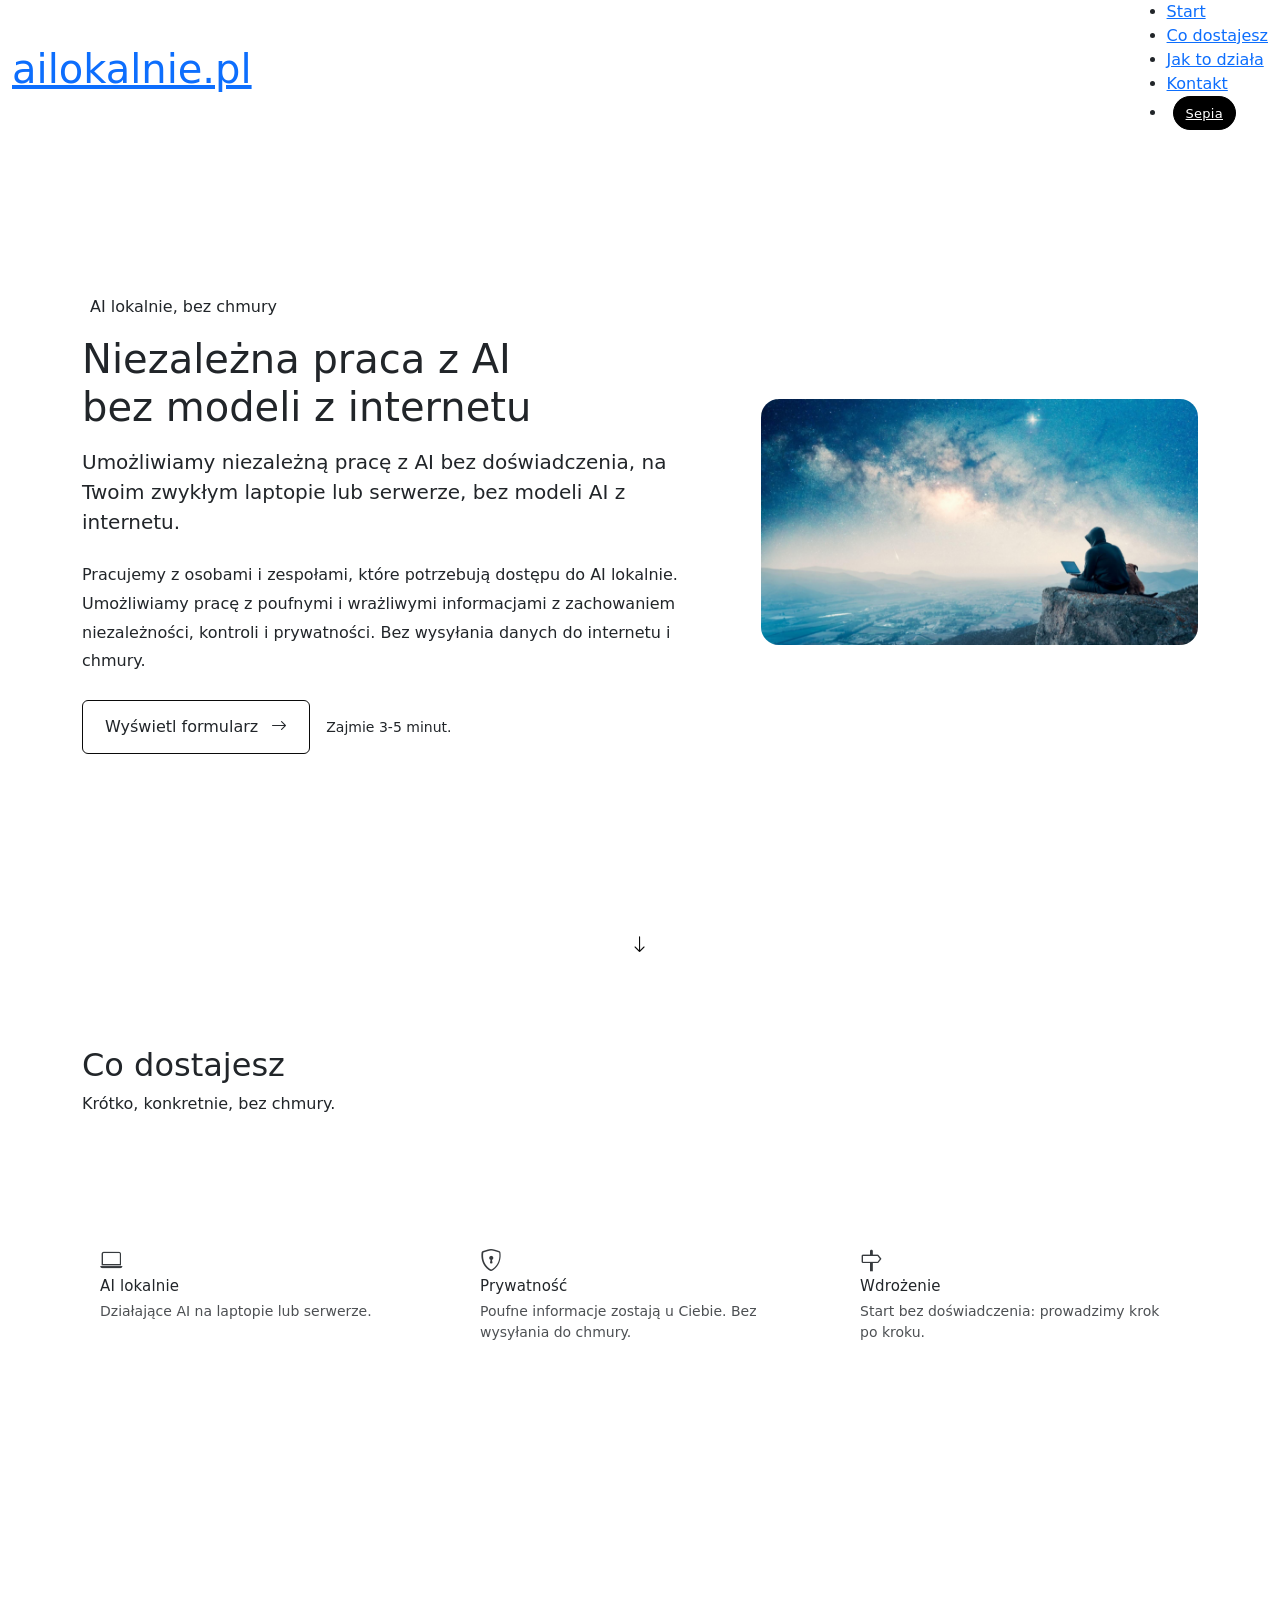
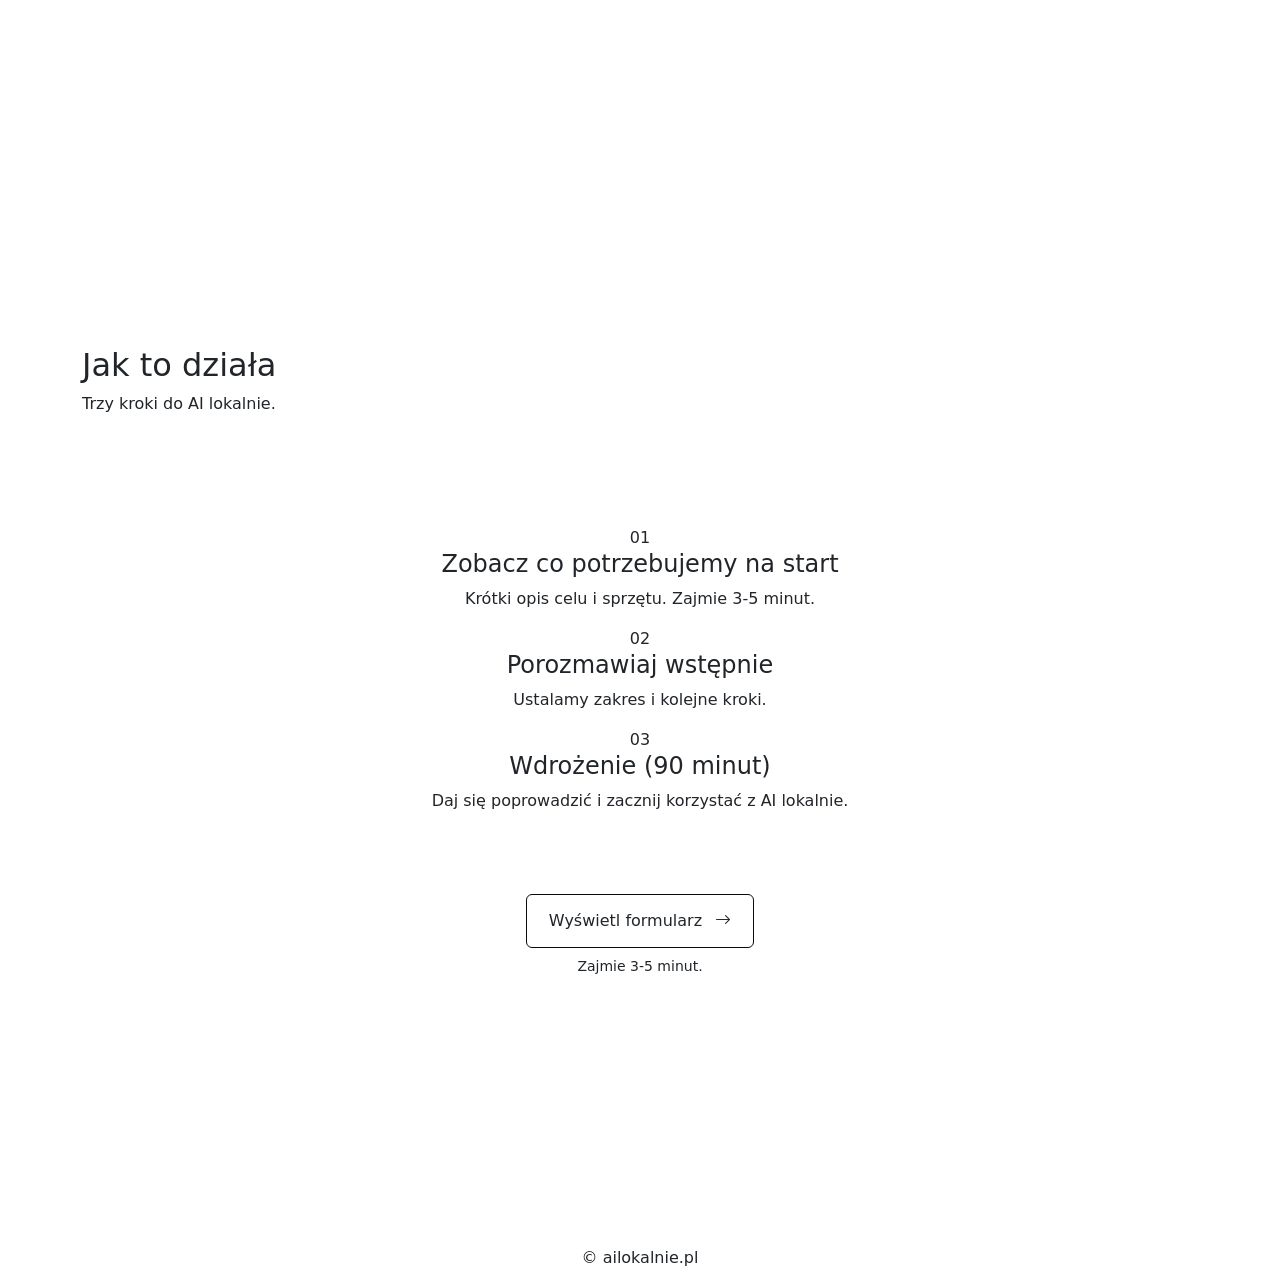
==== index.html @ 687900f9 "Initial commit" ====
<!doctype html>
<html lang="pl">
  <head>
    <meta charset="utf-8" />
    <meta name="viewport" content="width=device-width, initial-scale=1" />
    <title>ailokalnie.pl</title>
    <meta name="description" content="Umożliwiamy niezależną pracę z AI bez doświadczenia, na Twoim zwykłym laptopie lub serwerze, bez modeli AI z internetu." />

    <link rel="stylesheet" href="./static/css/fonts.css" />

    <link rel="stylesheet" href="./static/css/bootstrap.min.css" />
    <link rel="stylesheet" href="./static/css/bootstrap-icons.css" />
    <link rel="stylesheet" href="./static/css/aos.css" />
    <link rel="stylesheet" href="./static/css/site.css" />
  </head>

  <body class="index-page">
    <header id="header" class="header d-flex align-items-center position-relative">
      <div class="container-fluid position-relative d-flex align-items-center justify-content-between">
        <a href="#" class="logo d-flex align-items-center">
          <h1 class="sitename">ailokalnie.pl</h1>
        </a>

        <nav id="navmenu" class="navmenu">
          <ul>
            <li><a href="#hero" class="active">Start</a></li>
            <li><a href="#what">Co dostajesz</a></li>
            <li><a href="#how">Jak to działa</a></li>
            <li><a href="https://forms.gle/grQfb31PTHeBqErj9" target="_blank" rel="noopener noreferrer">Kontakt</a></li>
            <li>
              <a href="#" class="tone-toggle" id="toneToggle" role="button" aria-pressed="false" title="Tryb sepia">
                Sepia
              </a>
            </li>
          </ul>
          <i class="mobile-nav-toggle d-xl-none bi bi-list" aria-label="Menu" role="button" tabindex="0"></i>
        </nav>
      </div>
    </header>

    <main class="main">
      <section id="hero" class="hero section">
        <div class="container" data-aos="fade-up" data-aos-delay="80">
          <div class="row align-items-center gx-5 gy-5">
            <div class="col-lg-7">
              <div class="intro" data-aos="fade-right" data-aos-delay="140">
                <div class="eyebrow d-inline-flex align-items-center gap-2 mb-3">
                  <span class="dot"></span>
                  <span class="text">AI lokalnie, bez chmury</span>
                </div>

                <h1 class="display-heading mb-3">Niezależna praca z AI bez modeli z internetu</h1>

                <p class="lead mb-4">
                  Umożliwiamy niezależną pracę z AI bez doświadczenia, na Twoim zwykłym laptopie lub serwerze, bez modeli AI z internetu.
                </p>

                <p class="mb-4" style="max-width: 70ch; line-height: 1.8;">
                  Pracujemy z osobami i zespołami, które potrzebują dostępu do AI lokalnie. Umożliwiamy pracę z poufnymi i wrażliwymi
                  informacjami z zachowaniem niezależności, kontroli i prywatności. Bez wysyłania danych do internetu i chmury.
                </p>

                <div class="cta-group d-flex flex-wrap align-items-center gap-3" data-aos="zoom-in" data-aos-delay="220">
                  <a href="https://forms.gle/grQfb31PTHeBqErj9" class="btn btn-ghost" target="_blank" rel="noopener noreferrer">
                    Wyświetl formularz
                    <i class="bi bi-arrow-right ms-2"></i>
                  </a>
                  <span class="meta-note">Zajmie 3-5 minut.</span>
                </div>
              </div>
            </div>

            <div class="col-lg-5">
              <div class="hero-media" data-aos="fade-left" data-aos-delay="160">
                <img src="./hero.png" alt="Osoba pracujaca z laptopem na tle nocnego nieba" loading="lazy" decoding="async" />
              </div>
            </div>
          </div>
        </div>

        <a class="hero-arrow" href="#what" aria-label="Przewiń do: Co dostajesz">
          <i class="bi bi-arrow-down"></i>
        </a>
      </section>

      <section id="what" class="section light-background">
        <div class="container section-title" data-aos="fade-up">
          <h2>Co dostajesz</h2>
          <p>Krótko, konkretnie, bez chmury.</p>
        </div>

        <div class="container" data-aos="fade-up" data-aos-delay="80">
          <div class="row g-4">
            <div class="col-md-6 col-lg-4">
              <div class="skill-item" style="height: 100%;">
                <i class="bi bi-laptop"></i>
                <h3>AI lokalnie</h3>
                <p>Działające AI na laptopie lub serwerze.</p>
              </div>
            </div>
            <div class="col-md-6 col-lg-4">
              <div class="skill-item" style="height: 100%;">
                <i class="bi bi-shield-lock"></i>
                <h3>Prywatność</h3>
                <p>Poufne informacje zostają u Ciebie. Bez wysyłania do chmury.</p>
              </div>
            </div>
            <div class="col-md-6 col-lg-4">
              <div class="skill-item" style="height: 100%;">
                <i class="bi bi-signpost"></i>
                <h3>Wdrożenie</h3>
                <p>Start bez doświadczenia: prowadzimy krok po kroku.</p>
              </div>
            </div>
          </div>
        </div>

        <a class="what-arrow" href="#how" aria-label="Przewiń do: Jak to działa">
          <i class="bi bi-arrow-down"></i>
        </a>
      </section>

      <section id="how" class="faq section">
        <div class="container section-title" data-aos="fade-up">
          <h2>Jak to działa</h2>
          <p>Trzy kroki do AI lokalnie.</p>
        </div>

        <div class="container" data-aos="fade-up" data-aos-delay="100">
          <div class="row justify-content-center">
            <div class="col-lg-9">
              <div class="faq-wrapper">

                <div class="faq-item faq-active" data-aos="fade-up" data-aos-delay="150">
                  <div class="faq-header">
                    <span class="faq-number">01</span>
                    <h4>Zobacz co potrzebujemy na start</h4>
                  </div>
                  <div class="faq-content">
                    <div class="content-inner">
                      <p>Krótki opis celu i sprzętu. Zajmie 3-5 minut.</p>
                    </div>
                  </div>
                </div>

                <div class="faq-item faq-active" data-aos="fade-up" data-aos-delay="200">
                  <div class="faq-header">
                    <span class="faq-number">02</span>
                    <h4>Porozmawiaj wstępnie</h4>
                  </div>
                  <div class="faq-content">
                    <div class="content-inner">
                      <p>Ustalamy zakres i kolejne kroki.</p>
                    </div>
                  </div>
                </div>

                <div class="faq-item faq-active" data-aos="fade-up" data-aos-delay="250">
                  <div class="faq-header">
                    <span class="faq-number">03</span>
                    <h4>Wdrożenie (90 minut)</h4>
                  </div>
                  <div class="faq-content">
                    <div class="content-inner">
                      <p>Daj się poprowadzić i zacznij korzystać z AI lokalnie.</p>
                    </div>
                  </div>
                </div>

              </div>

              <div class="bottom-cta text-center" data-aos="zoom-in" data-aos-delay="140">
                <a href="https://forms.gle/grQfb31PTHeBqErj9" class="btn btn-ghost" target="_blank" rel="noopener noreferrer">
                  Wyświetl formularz
                  <i class="bi bi-arrow-right ms-2"></i>
                </a>
                <div class="meta-note mt-2">Zajmie 3-5 minut.</div>
              </div>
            </div>
          </div>
        </div>
      </section>


    </main>

    <footer id="footer" class="footer">
      <div class="container text-center">
        <div class="copyright">
          <p>&copy; <span>ailokalnie.pl</span></p>
        </div>
      </div>
    </footer>


    <script src="./static/js/bootstrap.bundle.min.js"></script>
    <script src="./static/js/aos.js"></script>
    <script src="./static/js/site.js"></script>
    <script>
      (function () {
        const key = 'tone';
        const root = document.documentElement;
        const btn = document.getElementById('toneToggle');
        if (!btn) return;

        const apply = (tone) => {
          if (tone === 'sepia') root.setAttribute('data-tone', 'sepia');
          else root.removeAttribute('data-tone');
          const pressed = tone === 'sepia';
          btn.setAttribute('aria-pressed', pressed ? 'true' : 'false');
        };

        const saved = (function () {
          try {
            return localStorage.getItem(key);
          } catch {
            return null;
          }
        })();

        apply(saved === 'sepia' ? 'sepia' : 'default');

        btn.addEventListener('click', (e) => {
          e.preventDefault();
          const current = root.getAttribute('data-tone') === 'sepia' ? 'sepia' : 'default';
          const next = current === 'sepia' ? 'default' : 'sepia';
          apply(next);
          try {
            localStorage.setItem(key, next === 'sepia' ? 'sepia' : '');
          } catch {}
        });
      })();

      (function () {
        // Smooth anchor scroll with mid-viewport landing.
        document.addEventListener('click', (e) => {
          const a = e.target.closest('a[href^="#"]');
          if (!a) return;
          const href = a.getAttribute('href');
          if (!href || href === '#') return;
          const id = href.slice(1);
          const el = document.getElementById(id);
          if (!el) return;

          e.preventDefault();

          const r = el.getBoundingClientRect();
          const absoluteTop = window.scrollY + r.top;
          const targetY = Math.max(0, absoluteTop - (window.innerHeight * 0.25));
          window.scrollTo({ top: targetY, behavior: 'smooth' });
        });

        const update = () => {
          const vh = window.innerHeight || document.documentElement.clientHeight;
          const what = document.getElementById('what');
          const how = document.getElementById('how');
          const arrow = what ? what.querySelector('.what-arrow') : null;
          if (!what || !how || !arrow) return;

          const wr = what.getBoundingClientRect();
          const hr = how.getBoundingClientRect();

          // Show while viewport center is inside #what.
          const centerY = vh * 0.45;
          const centerInWhat = wr.top <= centerY && wr.bottom >= centerY;

          // Hide as soon as the next section enters the viewport.
          // Hide earlier: as soon as next section is near the viewport.
          const howEntering = hr.top <= (vh * 1.15);

          // Additional guard: if the user has scrolled down a bit within #what,
          // we want the arrow to disappear very quickly once #how is near.
          const show = centerInWhat && !howEntering;
          arrow.style.opacity = show ? '1' : '0';
          arrow.style.pointerEvents = show ? 'auto' : 'none';

          // Hero arrow: visible at top, fades away on very first scroll.
          const hero = document.getElementById('hero');
          const heroArrow = hero ? hero.querySelector('.hero-arrow') : null;
          if (hero && heroArrow) {
            const hr = hero.getBoundingClientRect();
            const heroVisible = hr.bottom > 0 && hr.top < vh;
            const scrolledPx = Math.max(0, -hr.top);
            const fadeEnd = 10;
            const showHero = heroVisible && scrolledPx < fadeEnd;
            heroArrow.style.opacity = showHero ? '1' : '0';
            heroArrow.style.pointerEvents = showHero ? 'auto' : 'none';
          }
        };

        const what = document.getElementById('what');
        const how = document.getElementById('how');
        const arrow = what ? what.querySelector('.what-arrow') : null;
        if (arrow && how) {
          arrow.addEventListener('click', (e) => {
            e.preventDefault();
            how.scrollIntoView({ behavior: 'smooth', block: 'start' });
          });
        }

        const hero = document.getElementById('hero');
        const heroArrow = hero ? hero.querySelector('.hero-arrow') : null;
        if (heroArrow && what) {
          heroArrow.addEventListener('click', (e) => {
            e.preventDefault();
            what.scrollIntoView({ behavior: 'smooth', block: 'start' });
          });
        }

        let raf = 0;
        const schedule = () => {
          if (raf) return;
          raf = requestAnimationFrame(() => {
            raf = 0;
            update();
          });
        };

        window.addEventListener('scroll', schedule, { passive: true });
        window.addEventListener('resize', schedule);
        schedule();
      })();
    </script>
  </body>
</html>
---- static/css/fonts.css ----
/* Local font bundle for offline use */

@font-face {
  font-family: 'Quicksand';
  font-style: normal;
  font-weight: 300;
  font-display: swap;
  src: url('../fonts/6xK-dSZaM9iE8KbpRA_LJ3z8mH9BOJvgkKEo18E.ttf') format('truetype');
}

@font-face {
  font-family: 'Quicksand';
  font-style: normal;
  font-weight: 400;
  font-display: swap;
  src: url('../fonts/6xK-dSZaM9iE8KbpRA_LJ3z8mH9BOJvgkP8o18E.ttf') format('truetype');
}

@font-face {
  font-family: 'Quicksand';
  font-style: normal;
  font-weight: 500;
  font-display: swap;
  src: url('../fonts/6xK-dSZaM9iE8KbpRA_LJ3z8mH9BOJvgkM0o18E.ttf') format('truetype');
}

@font-face {
  font-family: 'Raleway';
  font-style: normal;
  font-weight: 300;
  font-display: swap;
  src: url('../fonts/1Ptxg8zYS_SKggPN4iEgvnHyvveLxVvaooCP.ttf') format('truetype');
}

@font-face {
  font-family: 'Raleway';
  font-style: normal;
  font-weight: 400;
  font-display: swap;
  src: url('../fonts/1Ptxg8zYS_SKggPN4iEgvnHyvveLxVuEooCP.ttf') format('truetype');
}

@font-face {
  font-family: 'Raleway';
  font-style: normal;
  font-weight: 500;
  font-display: swap;
  src: url('../fonts/1Ptxg8zYS_SKggPN4iEgvnHyvveLxVvoooCP.ttf') format('truetype');
}

@font-face {
  font-family: 'Roboto';
  font-style: normal;
  font-weight: 300;
  font-display: swap;
  src: url('../fonts/KFOMCnqEu92Fr1ME7kSn66aGLdTylUAMQXC89YmC2DPNWuaabWmT.ttf') format('truetype');
}

@font-face {
  font-family: 'Roboto';
  font-style: normal;
  font-weight: 400;
  font-display: swap;
  src: url('../fonts/KFOMCnqEu92Fr1ME7kSn66aGLdTylUAMQXC89YmC2DPNWub2bWmT.ttf') format('truetype');
}

@font-face {
  font-family: 'Roboto';
  font-style: normal;
  font-weight: 500;
  font-display: swap;
  src: url('../fonts/KFOMCnqEu92Fr1ME7kSn66aGLdTylUAMQXC89YmC2DPNWubEbWmT.ttf') format('truetype');
}
---- static/css/site.css ----
/* Site styles (project-specific overrides + section layout) */

:root {
  --accent-color: #0a0a0a;
}

:root[data-tone='sepia'] {
  --background-color: #f6efe3;
  --surface-color: #f3e7d3;
  --default-color: #2b231c;
  --heading-color: #2b231c;
  --accent-color: #0a0a0a;
}

.hero {
  min-height: 92vh;
  display: flex;
  align-items: center;
  padding-top: 10vh;
  padding-bottom: 6vh;
}

/* Sepia toggle inside nav menu */
#navmenu .tone-toggle {
  display: inline-flex;
  align-items: center;
  justify-content: center;
  height: 34px;
  padding: 0 12px;
  border-radius: 999px;
  border: 1px solid #000;
  background: #000;
  color: #fff;
  font-size: 13px;
  line-height: 1;
  letter-spacing: 0.02em;
  user-select: none;
  margin-left: 6px;
}

#navmenu .tone-toggle:hover {
  color: #fff;
  opacity: 0.92;
}

#navmenu .tone-toggle:focus-visible {
  outline: 3px solid color-mix(in srgb, #000, transparent 70%);
  outline-offset: 3px;
}

/* Hero image alignment */
.hero .hero-media {
  display: flex;
  justify-content: center;
  align-items: center;
}

.hero .hero-media img {
  width: 100%;
  max-width: 640px;
  height: auto;
  display: block;
  border-radius: 18px;
  box-shadow: 0 18px 60px color-mix(in srgb, var(--default-color), transparent 88%);
}

/* Let title wrap naturally; keep it away from media */
#hero .display-heading {
  text-wrap: balance;
}

/* Hero CTA placement (theme-native) */
.hero .cta-group {
  margin-top: 18px;
  gap: 18px;
}

/* Bottom CTA: give it its own half-view */
#how .bottom-cta {
  margin-top: 9vh !important;
}

/* Steps should be static (no accordion toggles) */
#how.faq .faq-header {
  cursor: default;
}

#how.faq .faq-toggle {
  display: none !important;
}

#how.faq .faq-content {
  grid-template-rows: 1fr !important;
  visibility: visible !important;
  opacity: 1 !important;
}

/* Center steps block */
#how.faq .faq-wrapper {
  max-width: 760px;
  margin-left: auto;
  margin-right: auto;
}

#how.faq .faq-item {
  text-align: center;
}

#how.faq .faq-header {
  justify-content: center;
  gap: 12px;
}

#how.faq .faq-number {
  flex: 0 0 auto;
}

#how.faq .faq-content .content-inner {
  text-align: center;
}

#how.faq .faq-content {
  justify-items: center;
}

#how.faq .faq-content .content-inner {
  width: 100%;
  max-width: 56ch;
  margin-left: auto;
  margin-right: auto;
}

/* Make each section read like its own view (without breaking layout) */
.section {
  min-height: 100vh;
  display: block;
}

/* Scroll offset so section titles land mid-viewport */
section.section {
  scroll-margin-top: 25vh;
}

.section > .container.section-title {
  padding-bottom: 40px;
}

.section.light-background {
  --background-color: #fafafa;
}

.section > .container:not(.section-title) {
  padding-top: 6vh;
}

.meta-note {
  font-size: 14px;
  color: color-mix(in srgb, var(--default-color), transparent 35%);
}

.hero .btn.btn-ghost {
  padding: 14px 22px;
}

/* Match CTA button dimensions across page */
#how .bottom-cta .btn.btn-ghost {
  padding: 14px 22px;
}

/* Ensure ghost buttons always show their frame */
.btn.btn-ghost {
  border-color: var(--accent-color) !important;
}

.footer {
  box-shadow: none;
}

/* Co dostajesz: static in-flow arrow under cards */
#what .what-arrow {
  margin: 200px auto 0;
  width: 44px;
  height: 44px;
  border-radius: 999px;
  border: 1px solid color-mix(in srgb, var(--default-color), transparent 80%);
  background: color-mix(in srgb, var(--surface-color), transparent 10%);
  display: flex;
  align-items: center;
  justify-content: center;
  color: var(--accent-color);
  box-shadow: 0 12px 40px color-mix(in srgb, var(--default-color), transparent 90%);
  transition: opacity 180ms ease;
}

#what .what-arrow i {
  font-size: 18px;
  line-height: 0;
}

/* Tone down "Co dostajesz" cards to match rest */
#what .skill-item {
  background: transparent;
  border-color: color-mix(in srgb, var(--default-color), transparent 92%);
  box-shadow: none;
  padding: 18px;
}

#what .skill-item i {
  font-size: 22px;
  margin-bottom: 12px;
  opacity: 0.9;
}

#what .skill-item h3 {
  font-size: 15px;
  font-weight: 500;
  letter-spacing: 0.01em;
  margin-bottom: 6px;
}

#what .skill-item p {
  font-size: 14px;
  opacity: 0.8;
}

/* Reduce perceived gap between sections */
#how.section {
  padding-top: 0;
}

/* Hero arrow (overlay, fades away on scroll) */
#hero {
  position: relative;
}

#hero .hero-arrow {
  position: absolute;
  left: 50%;
  bottom: 80px;
  transform: translateX(-50%);
  z-index: 10;
  width: 44px;
  height: 44px;
  border-radius: 999px;
  border: 1px solid color-mix(in srgb, var(--default-color), transparent 80%);
  background: color-mix(in srgb, var(--surface-color), transparent 10%);
  backdrop-filter: blur(8px);
  -webkit-backdrop-filter: blur(8px);
  display: flex;
  align-items: center;
  justify-content: center;
  color: var(--accent-color);
  box-shadow: 0 12px 40px color-mix(in srgb, var(--default-color), transparent 90%);
  opacity: 1;
  transition: opacity 220ms ease;
}

#hero .hero-arrow i {
  font-size: 18px;
  line-height: 0;
}
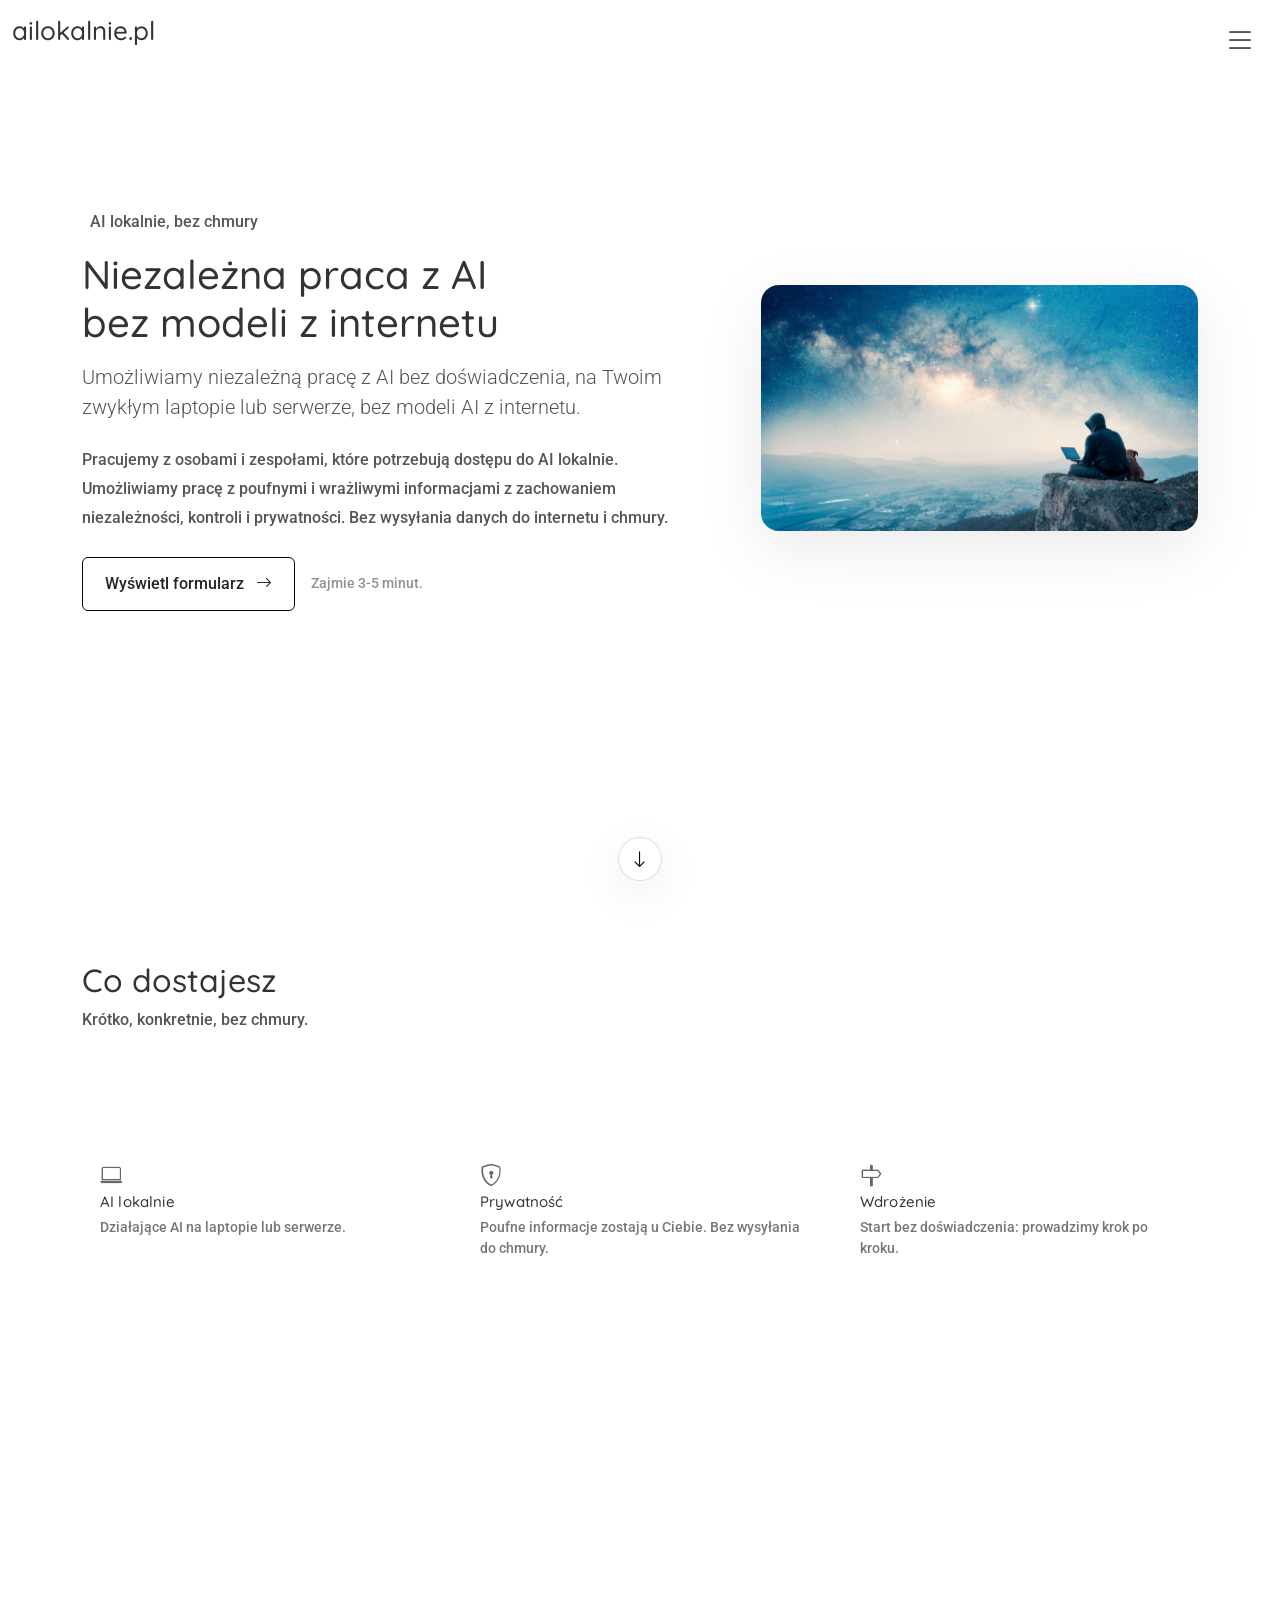
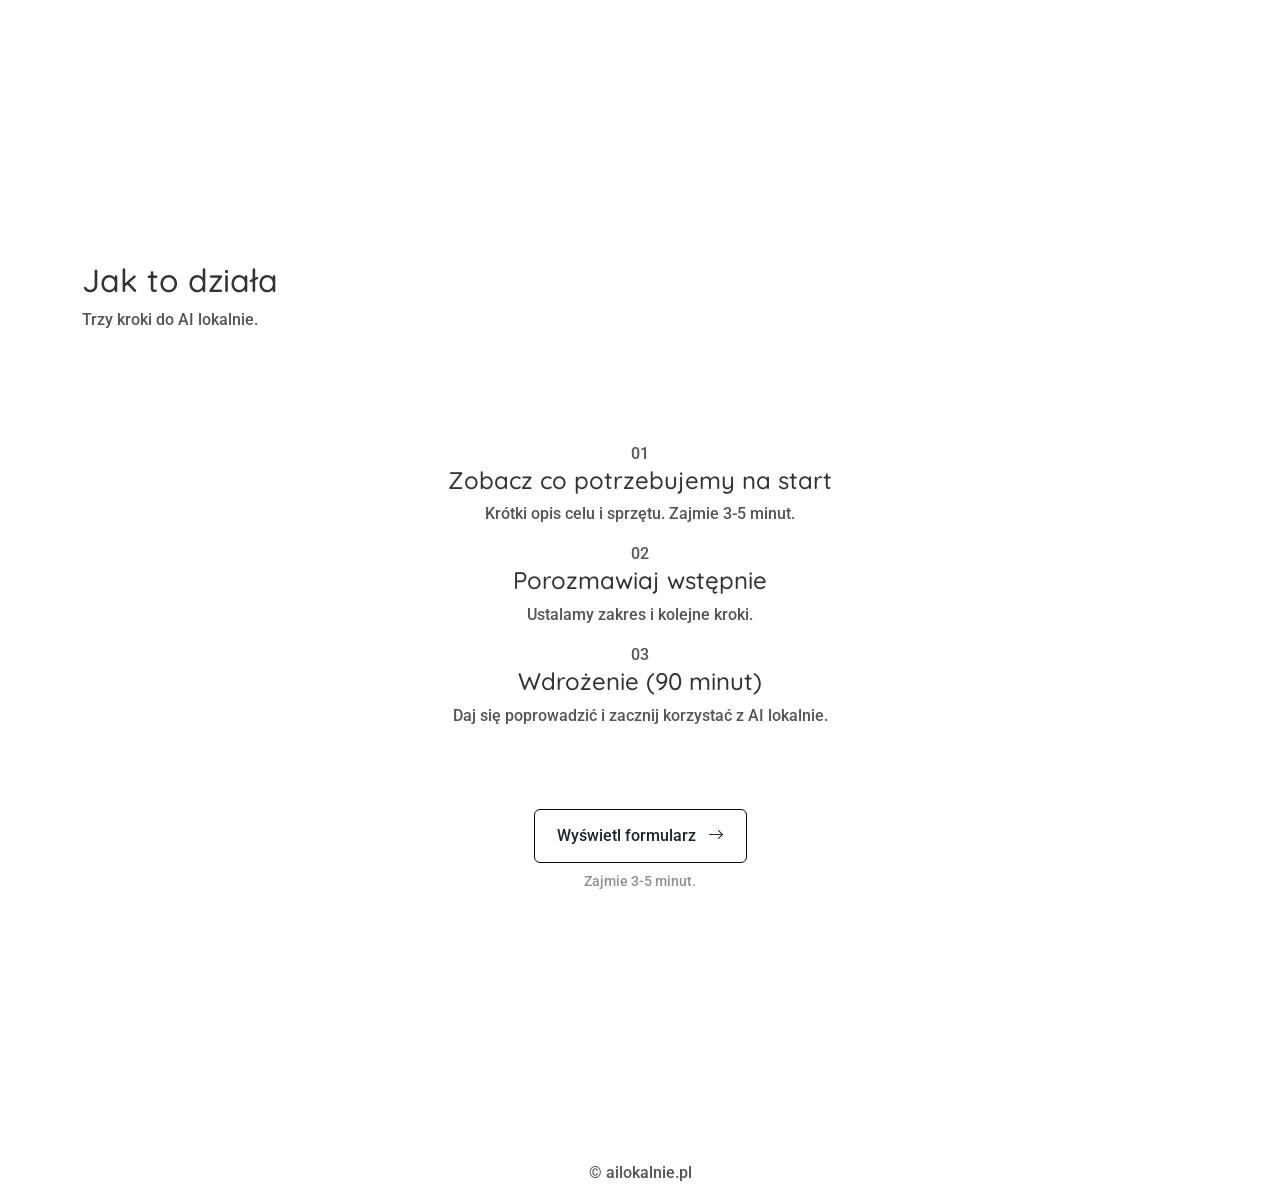
==== commit 49557036: "Align nav and arrow behavior with inspiration" ====
--- a/index.html
+++ b/index.html
@@ -15,7 +15,7 @@
   </head>
 
   <body class="index-page">
-    <header id="header" class="header d-flex align-items-center position-relative">
+    <header id="header" class="header d-flex align-items-center sticky-top">
       <div class="container-fluid position-relative d-flex align-items-center justify-content-between">
         <a href="#" class="logo d-flex align-items-center">
           <h1 class="sitename">ailokalnie.pl</h1>
@@ -27,11 +27,6 @@
             <li><a href="#what">Co dostajesz</a></li>
             <li><a href="#how">Jak to działa</a></li>
             <li><a href="https://forms.gle/grQfb31PTHeBqErj9" target="_blank" rel="noopener noreferrer">Kontakt</a></li>
-            <li>
-              <a href="#" class="tone-toggle" id="toneToggle" role="button" aria-pressed="false" title="Tryb sepia">
-                Sepia
-              </a>
-            </li>
           </ul>
           <i class="mobile-nav-toggle d-xl-none bi bi-list" aria-label="Menu" role="button" tabindex="0"></i>
         </nav>
@@ -196,130 +191,5 @@
     <script src="./static/js/bootstrap.bundle.min.js"></script>
     <script src="./static/js/aos.js"></script>
     <script src="./static/js/site.js"></script>
-    <script>
-      (function () {
-        const key = 'tone';
-        const root = document.documentElement;
-        const btn = document.getElementById('toneToggle');
-        if (!btn) return;
-
-        const apply = (tone) => {
-          if (tone === 'sepia') root.setAttribute('data-tone', 'sepia');
-          else root.removeAttribute('data-tone');
-          const pressed = tone === 'sepia';
-          btn.setAttribute('aria-pressed', pressed ? 'true' : 'false');
-        };
-
-        const saved = (function () {
-          try {
-            return localStorage.getItem(key);
-          } catch {
-            return null;
-          }
-        })();
-
-        apply(saved === 'sepia' ? 'sepia' : 'default');
-
-        btn.addEventListener('click', (e) => {
-          e.preventDefault();
-          const current = root.getAttribute('data-tone') === 'sepia' ? 'sepia' : 'default';
-          const next = current === 'sepia' ? 'default' : 'sepia';
-          apply(next);
-          try {
-            localStorage.setItem(key, next === 'sepia' ? 'sepia' : '');
-          } catch {}
-        });
-      })();
-
-      (function () {
-        // Smooth anchor scroll with mid-viewport landing.
-        document.addEventListener('click', (e) => {
-          const a = e.target.closest('a[href^="#"]');
-          if (!a) return;
-          const href = a.getAttribute('href');
-          if (!href || href === '#') return;
-          const id = href.slice(1);
-          const el = document.getElementById(id);
-          if (!el) return;
-
-          e.preventDefault();
-
-          const r = el.getBoundingClientRect();
-          const absoluteTop = window.scrollY + r.top;
-          const targetY = Math.max(0, absoluteTop - (window.innerHeight * 0.25));
-          window.scrollTo({ top: targetY, behavior: 'smooth' });
-        });
-
-        const update = () => {
-          const vh = window.innerHeight || document.documentElement.clientHeight;
-          const what = document.getElementById('what');
-          const how = document.getElementById('how');
-          const arrow = what ? what.querySelector('.what-arrow') : null;
-          if (!what || !how || !arrow) return;
-
-          const wr = what.getBoundingClientRect();
-          const hr = how.getBoundingClientRect();
-
-          // Show while viewport center is inside #what.
-          const centerY = vh * 0.45;
-          const centerInWhat = wr.top <= centerY && wr.bottom >= centerY;
-
-          // Hide as soon as the next section enters the viewport.
-          // Hide earlier: as soon as next section is near the viewport.
-          const howEntering = hr.top <= (vh * 1.15);
-
-          // Additional guard: if the user has scrolled down a bit within #what,
-          // we want the arrow to disappear very quickly once #how is near.
-          const show = centerInWhat && !howEntering;
-          arrow.style.opacity = show ? '1' : '0';
-          arrow.style.pointerEvents = show ? 'auto' : 'none';
-
-          // Hero arrow: visible at top, fades away on very first scroll.
-          const hero = document.getElementById('hero');
-          const heroArrow = hero ? hero.querySelector('.hero-arrow') : null;
-          if (hero && heroArrow) {
-            const hr = hero.getBoundingClientRect();
-            const heroVisible = hr.bottom > 0 && hr.top < vh;
-            const scrolledPx = Math.max(0, -hr.top);
-            const fadeEnd = 10;
-            const showHero = heroVisible && scrolledPx < fadeEnd;
-            heroArrow.style.opacity = showHero ? '1' : '0';
-            heroArrow.style.pointerEvents = showHero ? 'auto' : 'none';
-          }
-        };
-
-        const what = document.getElementById('what');
-        const how = document.getElementById('how');
-        const arrow = what ? what.querySelector('.what-arrow') : null;
-        if (arrow && how) {
-          arrow.addEventListener('click', (e) => {
-            e.preventDefault();
-            how.scrollIntoView({ behavior: 'smooth', block: 'start' });
-          });
-        }
-
-        const hero = document.getElementById('hero');
-        const heroArrow = hero ? hero.querySelector('.hero-arrow') : null;
-        if (heroArrow && what) {
-          heroArrow.addEventListener('click', (e) => {
-            e.preventDefault();
-            what.scrollIntoView({ behavior: 'smooth', block: 'start' });
-          });
-        }
-
-        let raf = 0;
-        const schedule = () => {
-          if (raf) return;
-          raf = requestAnimationFrame(() => {
-            raf = 0;
-            update();
-          });
-        };
-
-        window.addEventListener('scroll', schedule, { passive: true });
-        window.addEventListener('resize', schedule);
-        schedule();
-      })();
-    </script>
   </body>
 </html>
--- a/static/css/site.css
+++ b/static/css/site.css
@@ -2,6 +2,17 @@
 
 :root {
   --accent-color: #0a0a0a;
+  --background-color: #ffffff;
+  --surface-color: #ffffff;
+  --default-color: #555555;
+  --heading-color: #333333;
+  --nav-color: #555555;
+  --nav-hover-color: #000000;
+  --nav-mobile-background-color: #fafafa;
+  --nav-dropdown-background-color: #ffffff;
+  --nav-dropdown-color: #8f8f8f;
+  --nav-dropdown-hover-color: #000000;
+  --contrast-color: #ffffff;
 }
 
 :root[data-tone='sepia'] {
@@ -10,7 +21,173 @@
   --default-color: #2b231c;
   --heading-color: #2b231c;
   --accent-color: #0a0a0a;
-}
+  --nav-color: #2b231c;
+  --nav-hover-color: #000000;
+  --nav-mobile-background-color: #f3e7d3;
+  --nav-dropdown-background-color: #f3e7d3;
+  --nav-dropdown-color: #2b231c;
+  --nav-dropdown-hover-color: #000000;
+}
+
+/* Baseline typography + colors (template parity subset) */
+body {
+  color: var(--default-color);
+  background-color: var(--background-color);
+  font-family: 'Roboto', system-ui, -apple-system, 'Segoe UI', Roboto, 'Helvetica Neue', Arial, 'Noto Sans', 'Liberation Sans', sans-serif;
+}
+
+a {
+  color: var(--accent-color);
+  text-decoration: none;
+  transition: 0.3s;
+}
+
+a:hover {
+  color: color-mix(in srgb, var(--accent-color), transparent 25%);
+  text-decoration: none;
+}
+
+h1,
+h2,
+h3,
+h4,
+h5,
+h6 {
+  color: var(--heading-color);
+  font-family: 'Quicksand', sans-serif;
+}
+
+/* Header + nav: recreate MinimalFolio behavior (without importing the whole template) */
+.header {
+  --background-color: rgba(255, 255, 255, 0);
+  color: var(--default-color);
+  background-color: var(--background-color);
+  padding: 15px 0;
+  transition: all 0.5s;
+  z-index: 997;
+}
+
+
+.header .logo {
+  line-height: 1;
+}
+
+.header .logo h1 {
+  font-size: 26px;
+  margin: 0;
+  font-weight: 500;
+  color: var(--heading-color);
+}
+
+.mobile-nav-toggle {
+  background-color: var(--background-color);
+  padding: 4px;
+  color: var(--nav-color);
+  position: fixed;
+  top: 20px;
+  right: 20px;
+  font-size: 32px;
+  line-height: 0;
+  cursor: pointer;
+  display: block !important;
+  z-index: 998;
+  transition: 0.3s;
+}
+
+.mobile-nav-toggle:hover {
+  color: var(--nav-hover-color);
+}
+
+.navmenu {
+  position: fixed;
+  top: 0;
+  bottom: 0;
+  right: -300px;
+  z-index: 997;
+  transition: 0.3s;
+  width: 300px;
+  overflow: hidden;
+}
+
+
+.navmenu ul {
+  display: block;
+  list-style: none;
+  padding: 10px 0;
+  margin: 0;
+  overflow-y: auto;
+  transition: 0.3s;
+  z-index: 998;
+}
+
+.navmenu a,
+.navmenu a:focus {
+  color: var(--nav-dropdown-color);
+  padding: 10px 20px;
+  font-family: 'Raleway', sans-serif;
+  font-size: 15px;
+  font-weight: 400;
+  display: flex;
+  align-items: center;
+  justify-content: space-between;
+  white-space: nowrap;
+  transition: 0.3s;
+}
+
+.navmenu a:hover,
+.navmenu .active,
+.navmenu .active:focus {
+  color: var(--nav-dropdown-hover-color);
+}
+
+.navmenu a i,
+.navmenu a:focus i {
+  font-size: 12px;
+  line-height: 0;
+  margin-left: 5px;
+  width: 30px;
+  height: 30px;
+  display: flex;
+  align-items: center;
+  justify-content: center;
+  border-radius: 50%;
+  transition: 0.3s;
+  background-color: color-mix(in srgb, var(--accent-color), transparent 90%);
+}
+
+.navmenu a i:hover,
+.navmenu a:focus i:hover {
+  background-color: var(--accent-color);
+  color: var(--contrast-color);
+}
+
+.navmenu .active i,
+.navmenu .active:focus i {
+  background-color: var(--accent-color);
+  color: var(--contrast-color);
+  transform: rotate(180deg);
+}
+
+.mobile-nav-active {
+  overflow: hidden;
+}
+
+.mobile-nav-active .mobile-nav-toggle {
+  right: 310px;
+  font-size: 36px;
+}
+
+.mobile-nav-active .navmenu {
+  position: fixed;
+  overflow: hidden;
+  top: 0;
+  bottom: 0;
+  right: 0;
+  background-color: var(--nav-mobile-background-color);
+  transition: 0.3s;
+}
+
+
 
 .hero {
   min-height: 92vh;
@@ -18,34 +195,6 @@
   align-items: center;
   padding-top: 10vh;
   padding-bottom: 6vh;
-}
-
-/* Sepia toggle inside nav menu */
-#navmenu .tone-toggle {
-  display: inline-flex;
-  align-items: center;
-  justify-content: center;
-  height: 34px;
-  padding: 0 12px;
-  border-radius: 999px;
-  border: 1px solid #000;
-  background: #000;
-  color: #fff;
-  font-size: 13px;
-  line-height: 1;
-  letter-spacing: 0.02em;
-  user-select: none;
-  margin-left: 6px;
-}
-
-#navmenu .tone-toggle:hover {
-  color: #fff;
-  opacity: 0.92;
-}
-
-#navmenu .tone-toggle:focus-visible {
-  outline: 3px solid color-mix(in srgb, #000, transparent 70%);
-  outline-offset: 3px;
 }
 
 /* Hero image alignment */
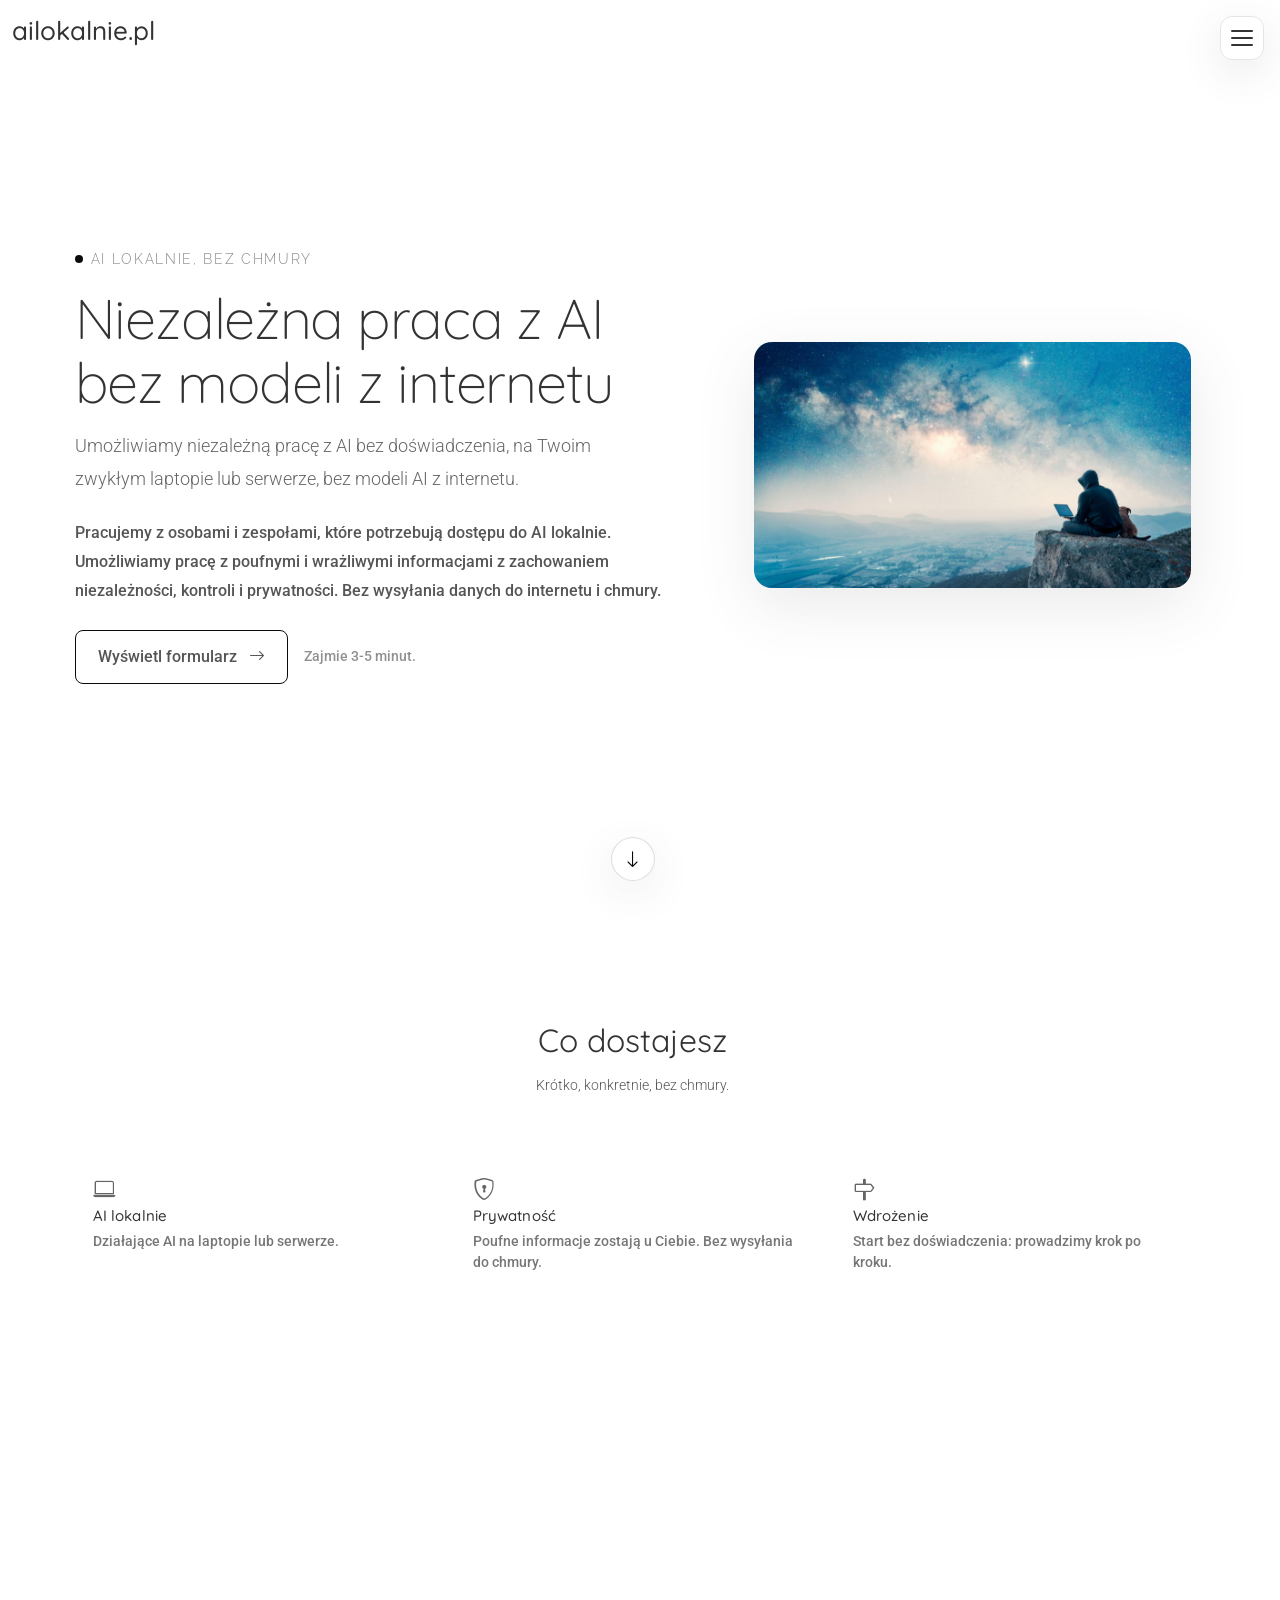
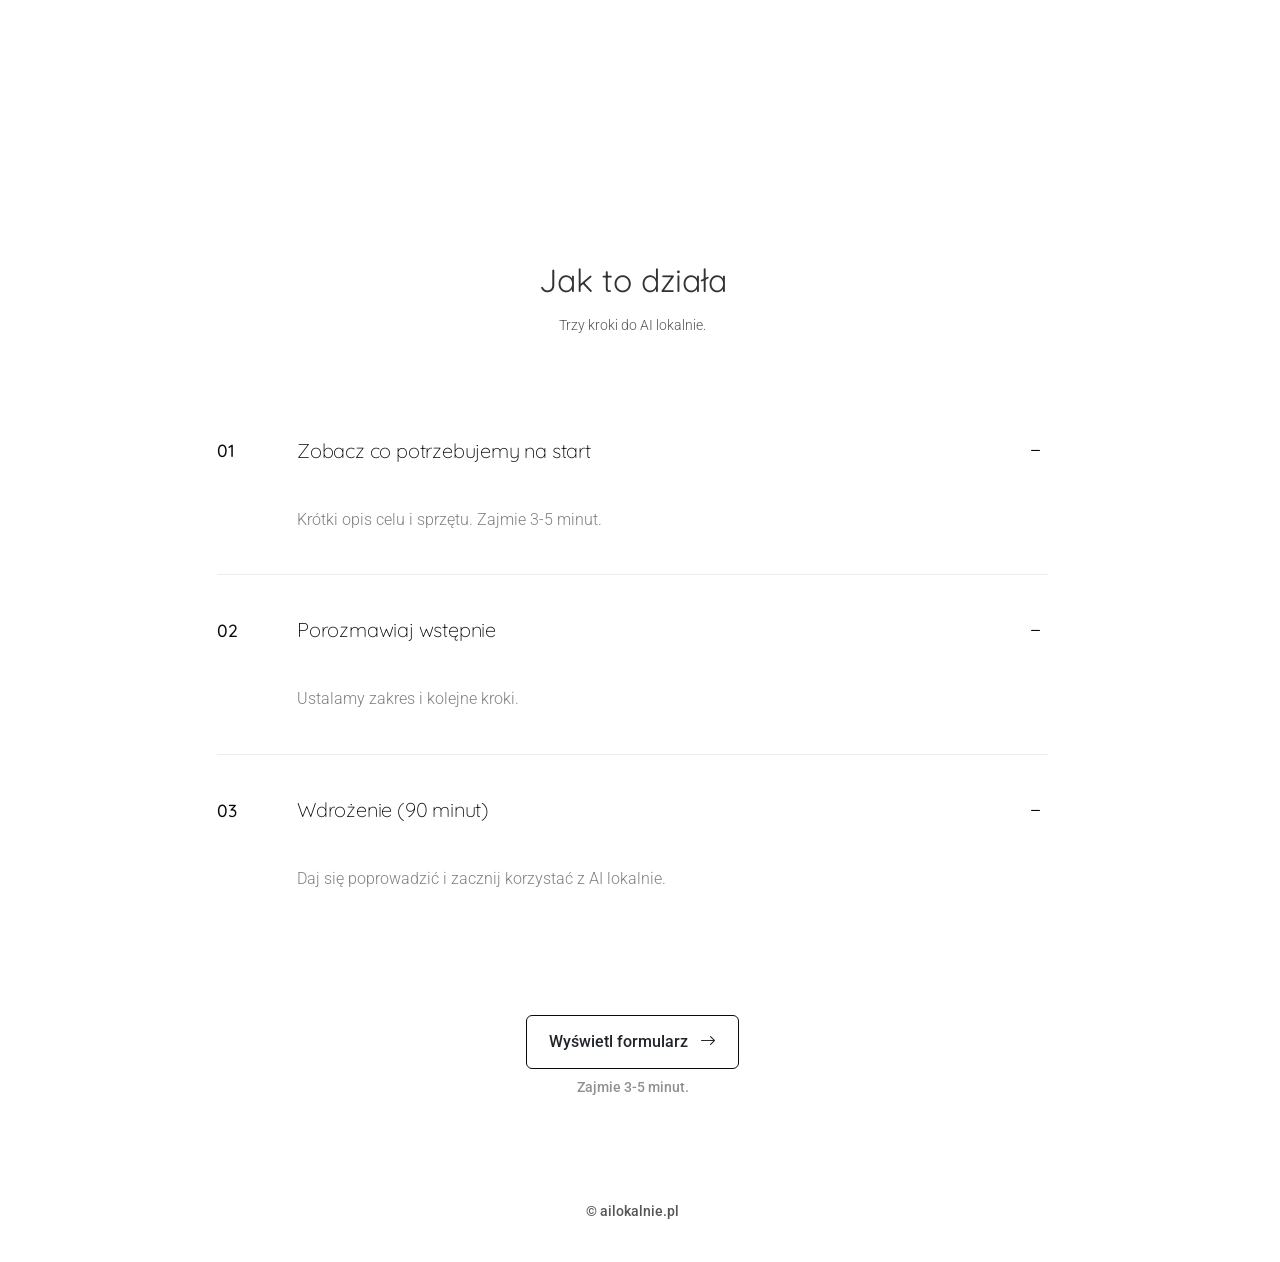
==== commit 5aeec939: "Rebuild mobile menu as dropdown" ====
--- a/index.html
+++ b/index.html
@@ -15,21 +15,24 @@
   </head>
 
   <body class="index-page">
-    <header id="header" class="header d-flex align-items-center sticky-top">
+    <header id="header" class="header d-flex align-items-center position-relative">
       <div class="container-fluid position-relative d-flex align-items-center justify-content-between">
         <a href="#" class="logo d-flex align-items-center">
           <h1 class="sitename">ailokalnie.pl</h1>
         </a>
 
-        <nav id="navmenu" class="navmenu">
+        <nav id="navmenu" class="navmenu" aria-label="Primary">
           <ul>
             <li><a href="#hero" class="active">Start</a></li>
             <li><a href="#what">Co dostajesz</a></li>
             <li><a href="#how">Jak to działa</a></li>
             <li><a href="https://forms.gle/grQfb31PTHeBqErj9" target="_blank" rel="noopener noreferrer">Kontakt</a></li>
           </ul>
-          <i class="mobile-nav-toggle d-xl-none bi bi-list" aria-label="Menu" role="button" tabindex="0"></i>
         </nav>
+
+        <button class="mobile-nav-toggle" type="button" aria-label="Menu" aria-expanded="false" aria-controls="navmenu">
+          <span class="mobile-nav-toggle-icon" aria-hidden="true"></span>
+        </button>
       </div>
     </header>
 
@@ -130,6 +133,10 @@
                   <div class="faq-header">
                     <span class="faq-number">01</span>
                     <h4>Zobacz co potrzebujemy na start</h4>
+                    <div class="faq-toggle">
+                      <i class="bi bi-plus"></i>
+                      <i class="bi bi-dash"></i>
+                    </div>
                   </div>
                   <div class="faq-content">
                     <div class="content-inner">
@@ -142,6 +149,10 @@
                   <div class="faq-header">
                     <span class="faq-number">02</span>
                     <h4>Porozmawiaj wstępnie</h4>
+                    <div class="faq-toggle">
+                      <i class="bi bi-plus"></i>
+                      <i class="bi bi-dash"></i>
+                    </div>
                   </div>
                   <div class="faq-content">
                     <div class="content-inner">
@@ -154,6 +165,10 @@
                   <div class="faq-header">
                     <span class="faq-number">03</span>
                     <h4>Wdrożenie (90 minut)</h4>
+                    <div class="faq-toggle">
+                      <i class="bi bi-plus"></i>
+                      <i class="bi bi-dash"></i>
+                    </div>
                   </div>
                   <div class="faq-content">
                     <div class="content-inner">
@@ -188,6 +203,8 @@
     </footer>
 
 
+
+
     <script src="./static/js/bootstrap.bundle.min.js"></script>
     <script src="./static/js/aos.js"></script>
     <script src="./static/js/site.js"></script>
--- a/static/css/site.css
+++ b/static/css/site.css
@@ -1,6 +1,9 @@
 /* Site styles (project-specific overrides + section layout) */
 
 :root {
+  --default-font: "Roboto", system-ui, -apple-system, "Segoe UI", Roboto, "Helvetica Neue", Arial, "Noto Sans", "Liberation Sans", sans-serif, "Apple Color Emoji", "Segoe UI Emoji", "Segoe UI Symbol", "Noto Color Emoji";
+  --heading-font: "Quicksand", sans-serif;
+  --nav-font: "Raleway", sans-serif;
   --accent-color: #0a0a0a;
   --background-color: #ffffff;
   --surface-color: #ffffff;
@@ -15,25 +18,16 @@
   --contrast-color: #ffffff;
 }
 
-:root[data-tone='sepia'] {
-  --background-color: #f6efe3;
-  --surface-color: #f3e7d3;
-  --default-color: #2b231c;
-  --heading-color: #2b231c;
-  --accent-color: #0a0a0a;
-  --nav-color: #2b231c;
-  --nav-hover-color: #000000;
-  --nav-mobile-background-color: #f3e7d3;
-  --nav-dropdown-background-color: #f3e7d3;
-  --nav-dropdown-color: #2b231c;
-  --nav-dropdown-hover-color: #000000;
+/* Smooth scroll (parity) */
+:root {
+  scroll-behavior: smooth;
 }
 
 /* Baseline typography + colors (template parity subset) */
 body {
   color: var(--default-color);
   background-color: var(--background-color);
-  font-family: 'Roboto', system-ui, -apple-system, 'Segoe UI', Roboto, 'Helvetica Neue', Arial, 'Noto Sans', 'Liberation Sans', sans-serif;
+  font-family: var(--default-font);
 }
 
 a {
@@ -54,7 +48,7 @@
 h5,
 h6 {
   color: var(--heading-color);
-  font-family: 'Quicksand', sans-serif;
+  font-family: var(--heading-font);
 }
 
 /* Header + nav: recreate MinimalFolio behavior (without importing the whole template) */
@@ -67,6 +61,112 @@
   z-index: 997;
 }
 
+/* Preloader (parity) */
+#preloader {
+  position: fixed;
+  inset: 0;
+  z-index: 9999;
+  overflow: hidden;
+  background-color: var(--background-color);
+  transition: all 0.6s ease-out;
+  width: 100%;
+  height: 100vh;
+  display: flex;
+  align-items: center;
+  justify-content: center;
+}
+
+#preloader div {
+  width: 13px;
+  height: 13px;
+  background-color: var(--accent-color);
+  border-radius: 50%;
+  animation-timing-function: cubic-bezier(0, 1, 1, 0);
+  position: absolute;
+  left: 50%;
+}
+
+#preloader div:nth-child(1) {
+  left: calc(50% + 8px);
+  animation: animate-preloader-1 0.6s infinite;
+}
+
+#preloader div:nth-child(2) {
+  left: calc(50% + 8px);
+  animation: animate-preloader-2 0.6s infinite;
+}
+
+#preloader div:nth-child(3) {
+  left: calc(50% + 32px);
+  animation: animate-preloader-2 0.6s infinite;
+}
+
+#preloader div:nth-child(4) {
+  left: calc(50% + 56px);
+  animation: animate-preloader-3 0.6s infinite;
+}
+
+@keyframes animate-preloader-1 {
+  0% {
+    transform: scale(0);
+  }
+
+  100% {
+    transform: scale(1);
+  }
+}
+
+@keyframes animate-preloader-3 {
+  0% {
+    transform: scale(1);
+  }
+
+  100% {
+    transform: scale(0);
+  }
+}
+
+@keyframes animate-preloader-2 {
+  0% {
+    transform: translate(0, 0);
+  }
+
+  100% {
+    transform: translate(24px, 0);
+  }
+}
+
+/* Scroll Top Button (parity) */
+.scroll-top {
+  position: fixed;
+  visibility: hidden;
+  opacity: 0;
+  right: 15px;
+  bottom: 15px;
+  z-index: 99999;
+  background-color: var(--accent-color);
+  width: 40px;
+  height: 40px;
+  border-radius: 4px;
+  transition: all 0.4s;
+}
+
+.scroll-top i {
+  font-size: 24px;
+  color: var(--contrast-color);
+  line-height: 0;
+}
+
+.scroll-top:hover {
+  background-color: color-mix(in srgb, var(--accent-color), transparent 20%);
+  color: var(--contrast-color);
+}
+
+.scroll-top.active {
+  visibility: visible;
+  opacity: 1;
+}
+
 
 .header .logo {
   line-height: 1;
@@ -79,34 +179,102 @@
   color: var(--heading-color);
 }
 
+/* Mobile dropdown toggle (new, icon-font independent) */
 .mobile-nav-toggle {
-  background-color: var(--background-color);
-  padding: 4px;
-  color: var(--nav-color);
+  --_bg: color-mix(in srgb, var(--background-color), transparent 8%);
+  background: var(--_bg);
+  border: 1px solid color-mix(in srgb, var(--default-color), transparent 85%);
+  color: var(--heading-color);
   position: fixed;
-  top: 20px;
-  right: 20px;
-  font-size: 32px;
-  line-height: 0;
+  top: 16px;
+  right: 16px;
+  width: 44px;
+  height: 44px;
+  border-radius: 12px;
+  display: inline-flex;
+  align-items: center;
+  justify-content: center;
+  z-index: 1000;
   cursor: pointer;
-  display: block !important;
-  z-index: 998;
-  transition: 0.3s;
+  box-shadow: 0 12px 40px color-mix(in srgb, var(--default-color), transparent 88%);
+}
+
+.mobile-nav-toggle:hover {
+  border-color: color-mix(in srgb, var(--default-color), transparent 70%);
+}
+
+.mobile-nav-toggle-icon {
+  width: 22px;
+  height: 2px;
+  background: currentColor;
+  border-radius: 2px;
+  position: relative;
+  display: block;
+  transition: none;
+}
+
+.mobile-nav-toggle-icon::before,
+.mobile-nav-toggle-icon::after {
+  content: '';
+  position: absolute;
+  left: 0;
+  width: 22px;
+  height: 2px;
+  background: currentColor;
+  border-radius: 2px;
+  transition: none;
+}
+
+.mobile-nav-toggle-icon::before {
+  top: -7px;
+}
+
+.mobile-nav-toggle-icon::after {
+  top: 7px;
+}
+
+.nav-open .mobile-nav-toggle-icon::before,
+.nav-open .mobile-nav-toggle-icon::after {
+  opacity: 0;
+}
+
+.nav-open .mobile-nav-toggle-icon {
+  opacity: 0;
+}
+
+.mobile-nav-toggle::after {
+  content: '×';
+  position: absolute;
+  inset: 0;
+  display: flex;
+  align-items: center;
+  justify-content: center;
+  font-size: 24px;
+  line-height: 1;
+  color: color-mix(in srgb, var(--default-color), transparent 30%);
+  opacity: 0;
+  transition: none;
+}
+
+.nav-open .mobile-nav-toggle::after {
+  opacity: 1;
 }
 
 .mobile-nav-toggle:hover {
   color: var(--nav-hover-color);
 }
 
+/* Mobile dropdown menu panel */
 .navmenu {
   position: fixed;
-  top: 0;
-  bottom: 0;
-  right: -300px;
-  z-index: 997;
-  transition: 0.3s;
-  width: 300px;
-  overflow: hidden;
+  top: 68px;
+  right: 16px;
+  z-index: 999;
+  width: min(320px, calc(100vw - 32px));
+  opacity: 0;
+  visibility: hidden;
+  transform: translateY(-6px);
+  transition: opacity 160ms ease, transform 160ms ease, visibility 160ms;
 }
 
 
@@ -115,16 +283,20 @@
   list-style: none;
   padding: 10px 0;
   margin: 0;
+  max-height: calc(100vh - 120px);
   overflow-y: auto;
-  transition: 0.3s;
   z-index: 998;
+  background-color: var(--nav-dropdown-background-color);
+  border: 1px solid color-mix(in srgb, var(--default-color), transparent 86%);
+  border-radius: 14px;
+  box-shadow: 0 18px 60px color-mix(in srgb, var(--default-color), transparent 88%);
 }
 
 .navmenu a,
 .navmenu a:focus {
   color: var(--nav-dropdown-color);
   padding: 10px 20px;
-  font-family: 'Raleway', sans-serif;
+  font-family: var(--nav-font);
   font-size: 15px;
   font-weight: 400;
   display: flex;
@@ -168,33 +340,106 @@
   transform: rotate(180deg);
 }
 
-.mobile-nav-active {
-  overflow: hidden;
-}
-
-.mobile-nav-active .mobile-nav-toggle {
-  right: 310px;
-  font-size: 36px;
-}
-
-.mobile-nav-active .navmenu {
-  position: fixed;
-  overflow: hidden;
-  top: 0;
-  bottom: 0;
-  right: 0;
-  background-color: var(--nav-mobile-background-color);
-  transition: 0.3s;
-}
-
-
-
+.navmenu .dropdown ul {
+  position: static;
+  display: none;
+  z-index: 99;
+  padding: 10px 0;
+  margin: 10px 20px;
+  box-shadow: none;
+  transition: all 0.5s ease-in-out;
+}
+
+.navmenu .dropdown > .dropdown-active {
+  display: block;
+  background-color: var(--nav-dropdown-background-color);
+  border: 1px solid color-mix(in srgb, var(--nav-dropdown-color), transparent 90%);
+}
+
+/* Keep scrollbars stable to avoid layout shift */
+html {
+  scrollbar-gutter: stable;
+}
+
+.nav-open {
+  overflow: auto;
+}
+
+.nav-open .navmenu {
+  opacity: 1;
+  visibility: visible;
+  transform: translateY(0);
+}
+
+
+
+/* Hero Section (parity) */
 .hero {
-  min-height: 92vh;
-  display: flex;
-  align-items: center;
-  padding-top: 10vh;
-  padding-bottom: 6vh;
+  padding-top: 60px;
+  min-height: 100vh;
+  display: flex;
+  align-items: center;
+  padding-bottom: 120px;
+}
+
+/* Push hero content down without moving the arrow */
+.hero > .container {
+  padding-top: 125px;
+}
+
+.hero .intro .eyebrow .dot {
+  width: 8px;
+  height: 8px;
+  border-radius: 50%;
+  background: var(--accent-color);
+  flex: 0 0 auto;
+}
+
+.hero .intro .eyebrow .text {
+  font-family: var(--nav-font);
+  font-size: 14px;
+  letter-spacing: 0.12em;
+  text-transform: uppercase;
+  color: color-mix(in srgb, var(--default-color), transparent 30%);
+}
+
+.hero .intro .display-heading {
+  font-family: var(--heading-font);
+  font-weight: 300;
+  font-size: clamp(36px, 5vw, 56px);
+  line-height: 1.15;
+  letter-spacing: -0.02em;
+  margin-bottom: 10px;
+}
+
+.hero .intro .lead {
+  font-size: 18px;
+  line-height: 1.8;
+  color: color-mix(in srgb, var(--default-color), transparent 10%);
+  max-width: 58ch;
+}
+
+.hero .btn-ghost {
+  --_border: color-mix(in srgb, var(--default-color), transparent 80%);
+  --_hover: color-mix(in srgb, var(--accent-color), transparent 85%);
+  border: 1px solid var(--_border);
+  color: var(--default-color);
+  background-color: var(--surface-color);
+  padding: 10px 18px;
+  border-radius: 8px;
+  transition: all 0.3s ease-in-out;
+}
+
+.hero .btn-ghost:hover,
+.hero .btn-ghost:focus {
+  border-color: var(--accent-color);
+  color: var(--accent-color);
+  box-shadow: 0 6px 20px color-mix(in srgb, var(--accent-color), transparent 90%);
+  outline: none;
+}
+
+.hero .btn-ghost:active {
+  transform: translateY(1px);
 }
 
 /* Hero image alignment */
@@ -230,76 +475,225 @@
 }
 
 /* Steps should be static (no accordion toggles) */
-#how.faq .faq-header {
-  cursor: default;
-}
-
-#how.faq .faq-toggle {
-  display: none !important;
-}
-
-#how.faq .faq-content {
-  grid-template-rows: 1fr !important;
-  visibility: visible !important;
-  opacity: 1 !important;
-}
-
-/* Center steps block */
-#how.faq .faq-wrapper {
-  max-width: 760px;
-  margin-left: auto;
-  margin-right: auto;
-}
-
-#how.faq .faq-item {
+/* FAQ Section (parity subset from MinimalFolio main.css) */
+.faq .faq-item {
+  margin-bottom: 0;
+  border-bottom: 1px solid color-mix(in srgb, var(--default-color), transparent 90%);
+  transition: all 0.4s cubic-bezier(0.25, 0.46, 0.45, 0.94);
+}
+
+.faq .faq-item:last-child {
+  border-bottom: none;
+}
+
+.faq .faq-item.faq-active .faq-header .faq-number {
+  color: var(--accent-color);
+  font-weight: 500;
+}
+
+.faq .faq-item.faq-active .faq-header h4 {
+  color: var(--accent-color);
+}
+
+.faq .faq-item.faq-active .faq-header .faq-toggle {
+  color: var(--accent-color);
+  transform: rotate(0deg);
+}
+
+.faq .faq-item.faq-active .faq-header .faq-toggle i.bi-plus {
+  opacity: 0;
+  transform: rotate(90deg);
+}
+
+.faq .faq-item.faq-active .faq-header .faq-toggle i.bi-dash {
+  opacity: 1;
+  transform: rotate(0deg);
+}
+
+.faq .faq-item.faq-active .faq-content {
+  grid-template-rows: 1fr;
+  visibility: visible;
+  opacity: 1;
+}
+
+.faq .faq-item:not(.faq-active) .faq-header .faq-toggle i.bi-plus {
+  opacity: 1;
+  transform: rotate(0deg);
+}
+
+.faq .faq-item:not(.faq-active) .faq-header .faq-toggle i.bi-dash {
+  opacity: 0;
+  transform: rotate(-90deg);
+}
+
+.faq .faq-item .faq-header {
+  display: flex;
+  align-items: center;
+  padding: 40px 0;
+  cursor: pointer;
+  gap: 0;
+  transition: all 0.3s ease;
+}
+
+.faq .faq-item .faq-header:hover .faq-number {
+  transform: scale(1.1);
+}
+
+.faq .faq-item .faq-header:hover .faq-toggle {
+  transform: scale(1.1);
+}
+
+.faq .faq-item .faq-header .faq-number {
+  flex-shrink: 0;
+  width: 80px;
+  font-family: var(--heading-font);
+  font-size: 1.1rem;
+  font-weight: 300;
+  color: color-mix(in srgb, var(--default-color), transparent 50%);
+  transition: all 0.3s ease;
+  letter-spacing: -0.02em;
+}
+
+.faq .faq-item .faq-header h4 {
+  flex: 1;
+  margin: 0;
+  font-family: var(--heading-font);
+  font-size: 1.25rem;
+  font-weight: 300;
+  color: var(--heading-color);
+  transition: all 0.3s ease;
+  line-height: 1.5;
+  letter-spacing: -0.01em;
+  margin-right: 20px;
+}
+
+.faq .faq-item .faq-header .faq-toggle {
+  flex-shrink: 0;
+  width: 24px;
+  height: 24px;
+  display: flex;
+  align-items: center;
+  justify-content: center;
+  color: color-mix(in srgb, var(--default-color), transparent 40%);
+  font-size: 18px;
+  transition: all 0.3s ease;
+  position: relative;
+}
+
+.faq .faq-item .faq-header .faq-toggle i {
+  position: absolute;
+  transition: all 0.3s cubic-bezier(0.25, 0.46, 0.45, 0.94);
+}
+
+.faq .faq-item .faq-content {
+  display: grid;
+  grid-template-rows: 0fr;
+  transition: 0.4s cubic-bezier(0.25, 0.46, 0.45, 0.94);
+  visibility: hidden;
+  opacity: 0;
+}
+
+.faq .faq-item .faq-content .content-inner {
+  padding: 0 80px 40px 80px;
+  overflow: hidden;
+}
+
+.faq .faq-item .faq-content .content-inner p {
+  margin: 0;
+  color: color-mix(in srgb, var(--default-color), transparent 25%);
+  line-height: 1.8;
+  font-size: 1rem;
+  font-weight: 300;
+}
+
+@media (max-width: 768px) {
+  .faq .faq-item .faq-header {
+    padding: 30px 0;
+  }
+
+  .faq .faq-item .faq-header .faq-number {
+    width: 60px;
+    font-size: 1rem;
+  }
+
+  .faq .faq-item .faq-header h4 {
+    font-size: 1.1rem;
+  }
+
+  .faq .faq-item .faq-header .faq-toggle {
+    width: 20px;
+    height: 20px;
+    font-size: 16px;
+  }
+
+  .faq .faq-item .faq-content .content-inner {
+    padding: 0 60px 30px 60px;
+  }
+
+  .faq .faq-item .faq-content .content-inner p {
+    font-size: 0.95rem;
+  }
+}
+
+@media (max-width: 575px) {
+  .faq .faq-item .faq-header {
+    padding: 25px 0;
+  }
+
+  .faq .faq-item .faq-header .faq-number {
+    width: 50px;
+    font-size: 0.9rem;
+  }
+
+  .faq .faq-item .faq-header h4 {
+    font-size: 1rem;
+    margin-right: 15px;
+  }
+
+  .faq .faq-item .faq-content .content-inner {
+    padding: 0 50px 25px 50px;
+  }
+}
+
+/* Global Sections + Section Titles (parity) */
+section,
+.section {
+  color: var(--default-color);
+  background-color: var(--background-color);
+  padding: 60px 0;
+  overflow: clip;
+}
+
+.section-title {
   text-align: center;
-}
-
-#how.faq .faq-header {
-  justify-content: center;
-  gap: 12px;
-}
-
-#how.faq .faq-number {
-  flex: 0 0 auto;
-}
-
-#how.faq .faq-content .content-inner {
-  text-align: center;
-}
-
-#how.faq .faq-content {
-  justify-items: center;
-}
-
-#how.faq .faq-content .content-inner {
-  width: 100%;
-  max-width: 56ch;
-  margin-left: auto;
-  margin-right: auto;
-}
-
-/* Make each section read like its own view (without breaking layout) */
+  padding-bottom: 60px;
+  position: relative;
+}
+
+.section-title h2 {
+  font-size: 32px;
+  font-weight: 400;
+  margin-bottom: 15px;
+}
+
+.section-title p {
+  margin-bottom: 0;
+  font-size: 14px;
+  font-weight: 300;
+}
+
+/* Keep custom section-as-view behavior from the reference snapshot */
 .section {
   min-height: 100vh;
   display: block;
 }
 
-/* Scroll offset so section titles land mid-viewport */
 section.section {
   scroll-margin-top: 25vh;
 }
 
-.section > .container.section-title {
-  padding-bottom: 40px;
-}
-
 .section.light-background {
-  --background-color: #fafafa;
-}
-
-.section > .container:not(.section-title) {
-  padding-top: 6vh;
+  --background-color: var(--background-color);
 }
 
 .meta-note {
@@ -321,8 +715,30 @@
   border-color: var(--accent-color) !important;
 }
 
+/* Global Footer (parity base) */
+.footer {
+  color: var(--default-color);
+  background-color: var(--background-color);
+  font-size: 14px;
+  padding: 40px 0;
+  position: relative;
+  box-shadow: 0 5px 25px rgba(0, 0, 0, 0.05);
+}
+
+.footer .copyright p {
+  margin-bottom: 0;
+}
+
+/* Reference snapshot override: footer without shadow */
 .footer {
   box-shadow: none;
+}
+
+/* Disable AOS animation delay on mobile devices (parity) */
+@media screen and (max-width: 768px) {
+  [data-aos-delay] {
+    transition-delay: 0 !important;
+  }
 }
 
 /* Co dostajesz: static in-flow arrow under cards */
